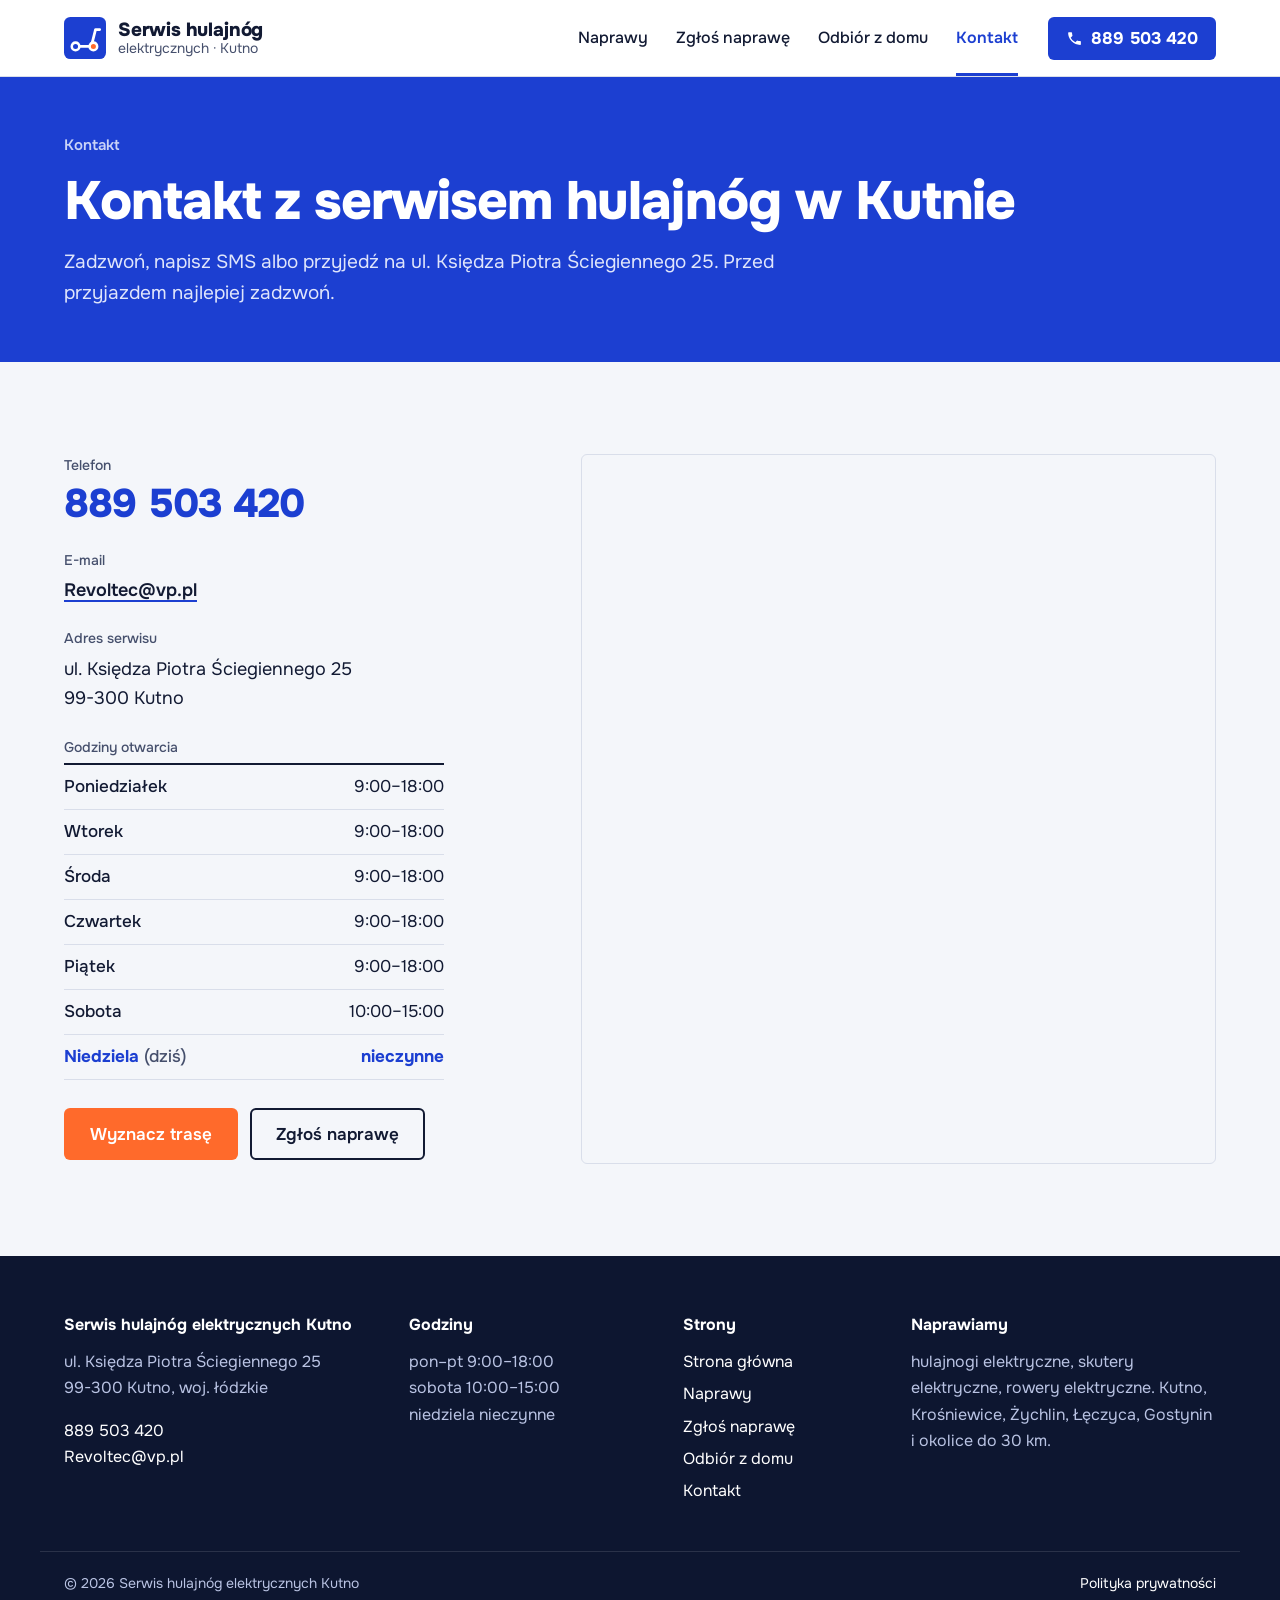
==== kontakt/index.html @ 89d55aa2 "5 podstron (naprawy, zgłoszenie, odbiór, kontakt), teksty pod SEO, mniej ozdobników Co-Authored-By: " ====
<!doctype html>
<html lang="pl">
<head>
<meta charset="utf-8">
<meta name="viewport" content="width=device-width,initial-scale=1">
<title>Kontakt – serwis hulajnóg elektrycznych Kutno, ul. Ściegiennego 25</title>
<meta name="description" content="Serwis hulajnóg elektrycznych w Kutnie, ul. Księdza Piotra Ściegiennego 25. Tel. 889 503 420. Czynne pon–pt 9–18, sob 10–15. Mapa dojazdu.">
<link rel="canonical" href="https://impulseo-pl.github.io/serwis-hulajnog-kutno/kontakt/">
<meta property="og:type" content="website"><meta property="og:locale" content="pl_PL">
<meta property="og:site_name" content="Serwis hulajnóg elektrycznych Kutno">
<meta property="og:title" content="Kontakt – serwis hulajnóg elektrycznych Kutno, ul. Ściegiennego 25"><meta property="og:description" content="Serwis hulajnóg elektrycznych w Kutnie, ul. Księdza Piotra Ściegiennego 25. Tel. 889 503 420. Czynne pon–pt 9–18, sob 10–15. Mapa dojazdu.">
<meta property="og:url" content="https://impulseo-pl.github.io/serwis-hulajnog-kutno/kontakt/"><meta property="og:image" content="https://impulseo-pl.github.io/serwis-hulajnog-kutno/img/skuter-1200.webp">
<meta name="theme-color" content="#1c3fd1">
<link rel="icon" href="../favicon.svg" type="image/svg+xml">
<script>document.documentElement.classList.add('js')</script>
<link rel="preconnect" href="https://fonts.googleapis.com"><link rel="preconnect" href="https://fonts.gstatic.com" crossorigin>
<link href="https://fonts.googleapis.com/css2?family=Onest:wght@400;500;600;700;800&display=swap" rel="stylesheet">

<link rel="stylesheet" href="../assets/styles.css">
<script type="application/ld+json">{"@context": "https://schema.org", "@graph": [{"@type": "AutoRepair", "@id": "https://impulseo-pl.github.io/serwis-hulajnog-kutno/#serwis", "name": "Serwis hulajnóg elektrycznych Kutno", "description": "Naprawa i serwis hulajnóg elektrycznych, skuterów i rowerów elektrycznych w Kutnie. Wymiana dętek i opon, hamulce, naprawa sterowników i wyświetlaczy, regeneracja baterii, modernizacje. Odbiór sprzętu z Kutna i okolic do 30 km.", "url": "https://impulseo-pl.github.io/serwis-hulajnog-kutno/", "telephone": "+48889503420", "email": "Revoltec@vp.pl", "image": "https://impulseo-pl.github.io/serwis-hulajnog-kutno/img/skuter-1200.webp", "address": {"@type": "PostalAddress", "streetAddress": "ul. Księdza Piotra Ściegiennego 25", "postalCode": "99-300", "addressLocality": "Kutno", "addressRegion": "łódzkie", "addressCountry": "PL"}, "geo": {"@type": "GeoCoordinates", "latitude": 52.2236904, "longitude": 19.3550328}, "areaServed": [{"@type": "City", "name": "Kutno"}, {"@type": "City", "name": "Krośniewice"}, {"@type": "City", "name": "Żychlin"}, {"@type": "City", "name": "Łęczyca"}, {"@type": "City", "name": "Gostynin"}, {"@type": "City", "name": "Dąbrowice"}, {"@type": "City", "name": "Piątek"}, {"@type": "City", "name": "Strzelce"}, {"@type": "City", "name": "Oporów"}, {"@type": "City", "name": "Bedlno"}], "openingHoursSpecification": [{"@type": "OpeningHoursSpecification", "dayOfWeek": ["Monday", "Tuesday", "Wednesday", "Thursday", "Friday"], "opens": "09:00", "closes": "18:00"}, {"@type": "OpeningHoursSpecification", "dayOfWeek": "Saturday", "opens": "10:00", "closes": "15:00"}], "aggregateRating": {"@type": "AggregateRating", "ratingValue": "4.4", "reviewCount": "10", "bestRating": "5"}, "sameAs": ["https://www.google.com/maps/place/Naprawa+serwis+hulajnogi/@52.2236904,19.3550328,17z"]}, {"@type": "BreadcrumbList", "itemListElement": [{"@type": "ListItem", "position": 1, "name": "Serwis hulajnóg Kutno", "item": "https://impulseo-pl.github.io/serwis-hulajnog-kutno/"}, {"@type": "ListItem", "position": 2, "name": "Kontakt", "item": "https://impulseo-pl.github.io/serwis-hulajnog-kutno/kontakt/"}]}]}</script>
</head>
<body data-base="../">
<a class="skip" href="#tresc">Przejdź do&nbsp;treści</a>
<header class="top"><div class="wrap top-in">
  <a class="brand" href="../" aria-label="Serwis hulajnóg Kutno – strona główna"><svg class="brand-mark" viewBox="0 0 40 40" aria-hidden="true"><rect width="40" height="40" rx="6" fill="#1c3fd1"/><path d="M10 28h16l4-16h4" fill="none" stroke="#fff" stroke-width="2.6" stroke-linecap="round" stroke-linejoin="round"/><circle cx="11" cy="28" r="3.6" fill="#1c3fd1" stroke="#fff" stroke-width="2.4"/><circle cx="28" cy="28" r="3.6" fill="#ff6a2b" stroke="#fff" stroke-width="2.4"/></svg><span class="brand-t"><b>Serwis hulajnóg</b><span>elektrycznych · Kutno</span></span></a>
  <nav class="nav" aria-label="Menu główne"><a href="../naprawy/">Naprawy</a><a href="../zgloszenie/">Zgłoś naprawę</a><a href="../odbior/">Odbiór z domu</a><a href="../kontakt/" aria-current="page">Kontakt</a></nav>
  <a class="top-tel" href="tel:+48889503420"><svg viewBox="0 0 24 24" aria-hidden="true"><path d="M6.6 10.8a15.1 15.1 0 0 0 6.6 6.6l2.2-2.2c.3-.3.7-.4 1-.2 1.1.4 2.3.6 3.6.6.6 0 1 .4 1 1V20c0 .6-.4 1-1 1A17 17 0 0 1 3 4c0-.6.4-1 1-1h3.5c.6 0 1 .4 1 1 0 1.3.2 2.5.6 3.6.1.3 0 .7-.2 1z"/></svg>889 503 420</a>
  <button class="burger" aria-label="Menu" aria-expanded="false" aria-controls="menu"><i></i><i></i></button>
</div>
<nav class="menu" id="menu" aria-label="Menu"><a href="../">Strona główna</a><a href="../naprawy/">Naprawy</a><a href="../zgloszenie/">Zgłoś naprawę</a><a href="../odbior/">Odbiór z domu</a><a href="../kontakt/" aria-current="page">Kontakt</a><a class="menu-tel" href="tel:+48889503420">889 503 420</a></nav>
</header>
<main id="tresc">
<section class="band"><div class="wrap band-in">
  <p class="kicker">Kontakt</p>
  <h1>Kontakt z&nbsp;serwisem hulajnóg w&nbsp;Kutnie</h1>
  <p class="band-lead">Zadzwoń, napisz SMS albo przyjedź na&nbsp;ul.&nbsp;Księdza Piotra Ściegiennego 25. Przed przyjazdem najlepiej zadzwoń.</p>
</div></section>
<section class="sec"><div class="wrap kontakt">
  <div class="k-txt">
    <p class="k-l">Telefon</p>
    <p class="k-tel"><a href="tel:+48889503420">889 503 420</a></p>
    <p class="k-l">E-mail</p>
    <p><a class="u" href="mailto:Revoltec@vp.pl">Revoltec@vp.pl</a></p>
    <p class="k-l">Adres serwisu</p>
    <p>ul. Księdza Piotra Ściegiennego 25<br>99-300 Kutno</p>
    <p class="k-l">Godziny otwarcia</p>
    <table class="hours"><tr data-d="1"><th>Poniedziałek</th><td>9:00–18:00</td></tr><tr data-d="2"><th>Wtorek</th><td>9:00–18:00</td></tr><tr data-d="3"><th>Środa</th><td>9:00–18:00</td></tr><tr data-d="4"><th>Czwartek</th><td>9:00–18:00</td></tr><tr data-d="5"><th>Piątek</th><td>9:00–18:00</td></tr><tr data-d="6"><th>Sobota</th><td>10:00–15:00</td></tr><tr data-d="0"><th>Niedziela</th><td>nieczynne</td></tr></table>
    <p class="actions"><a class="btn hot" href="https://www.google.com/maps/dir/?api=1&amp;destination=52.2236904,19.3550328" target="_blank" rel="noopener">Wyznacz trasę</a><a class="btn outline" href="../zgloszenie/">Zgłoś naprawę</a></p>
  </div>
  <div class="k-map"><iframe title="Mapa dojazdu do serwisu hulajnóg w Kutnie" src="https://maps.google.com/maps?q=52.2236904,19.3550328&amp;z=15&amp;output=embed" loading="lazy" referrerpolicy="no-referrer-when-downgrade"></iframe></div>
</div></section>
</main>
<footer class="foot"><div class="wrap foot-in">
  <div><p class="foot-b">Serwis hulajnóg elektrycznych Kutno</p><p>ul. Księdza Piotra Ściegiennego 25<br>99-300 Kutno, woj. łódzkie</p><p><a href="tel:+48889503420">889 503 420</a><br><a href="mailto:Revoltec@vp.pl">Revoltec@vp.pl</a></p></div>
  <div><p class="foot-b">Godziny</p><p>pon–pt 9:00–18:00<br>sobota 10:00–15:00<br>niedziela nieczynne</p></div>
  <div><p class="foot-b">Strony</p><ul><li><a href="../">Strona główna</a></li><li><a href="../naprawy/">Naprawy</a></li><li><a href="../zgloszenie/">Zgłoś naprawę</a></li><li><a href="../odbior/">Odbiór z domu</a></li><li><a href="../kontakt/">Kontakt</a></li></ul></div>
  <div><p class="foot-b">Naprawiamy</p><p>hulajnogi elektryczne, skutery elektryczne, rowery elektryczne. Kutno, Krośniewice, Żychlin, Łęczyca, Gostynin i&nbsp;okolice do&nbsp;30&nbsp;km.</p></div>
</div><div class="wrap foot-s"><p>© 2026 Serwis hulajnóg elektrycznych Kutno</p><p><a href="#">Polityka prywatności</a></p></div></footer>
<div class="mbar"><a href="tel:+48889503420">Zadzwoń</a><a href="sms:+48889503420">SMS</a><a href="../zgloszenie/" class="m-sig">Zgłoś naprawę</a></div>
<script src="../assets/app.js" defer></script>
<script src="../assets/licznik.js" defer></script>
</body>
</html>
---- assets/styles.css ----
:root{
  --navy:#0d1630;
  --navy-2:#16224a;
  --cob:#1c3fd1;
  --cob-d:#1532ab;
  --cob-l:#e9eefc;
  --hot:#ff6a2b;
  --hot-d:#e9540f;
  --bg:#f4f6fa;
  --white:#fff;
  --line:#d9deea;
  --text:#121a33;
  --muted:#454f6c;
  --wrap:1200px;
  --r:6px;
  --f:"Onest",system-ui,sans-serif;
}
*{box-sizing:border-box}
[hidden]{display:none!important}
html{scroll-behavior:smooth;scroll-padding-top:90px;-webkit-text-size-adjust:100%}
body{margin:0;background:var(--bg);color:var(--text);font:400 18px/1.65 var(--f)}
img{max-width:100%;height:auto;display:block}
a{color:inherit}
h1,h2,h3{font-family:var(--f);font-weight:800;line-height:1.1;margin:0;letter-spacing:-.02em}
h2{font-size:clamp(30px,3.4vw,42px)}
h3{font-size:19px;font-weight:700;letter-spacing:0}
p{margin:0 0 1em}
.wrap{max-width:var(--wrap);margin:0 auto;padding:0 24px}
.skip{position:absolute;left:-999px;top:8px;background:var(--hot);padding:8px 12px;z-index:2000}
.skip:focus{left:8px}
:focus-visible{outline:3px solid var(--hot);outline-offset:2px}
.u{text-decoration:underline;text-decoration-thickness:2px;text-underline-offset:4px;text-decoration-color:var(--cob);font-weight:600}
.u:hover{color:var(--cob)}
.kicker{font-size:15px;font-weight:600;color:var(--cob);margin:0 0 14px}
.kicker.light{color:#c9d3f7}

/* przyciski */
.btn{display:inline-flex;align-items:center;justify-content:center;min-height:52px;padding:0 24px;font:600 17px/1 var(--f);text-decoration:none;border:2px solid transparent;border-radius:var(--r);cursor:pointer;transition:background .15s,color .15s,border-color .15s}
.btn.hot{background:var(--hot);color:#fff}
.btn.hot:hover{background:var(--hot-d)}
.btn.ghost{border-color:rgba(255,255,255,.6);color:#fff}
.btn.ghost:hover{background:#fff;color:var(--cob)}
.btn.outline{border-color:var(--text);color:var(--text)}
.btn.outline:hover{background:var(--text);color:#fff}
.btn.line-l{border-color:rgba(255,255,255,.5);color:#fff}
.btn.line-l:hover{background:#fff;color:var(--navy)}
.actions{display:flex;flex-wrap:wrap;gap:12px}

/* nagłówek */
.top{position:sticky;top:0;z-index:1000;background:#fff;border-bottom:1px solid var(--line)}
.top-in{display:flex;align-items:center;gap:30px;height:76px}
.brand{display:flex;align-items:center;gap:12px;text-decoration:none;margin-right:auto}
.brand-mark{width:42px;height:42px;flex:none}
.brand-t{display:flex;flex-direction:column;line-height:1.15}
.brand-t b{font:800 19px/1.1 var(--f);letter-spacing:-.01em}
.brand-t span{font-size:14px;color:var(--muted)}
.nav{display:flex;gap:28px;align-self:stretch}
.nav a{display:flex;align-items:center;text-decoration:none;font-weight:500;font-size:16px;border-bottom:3px solid transparent;border-top:3px solid transparent}
.nav a:hover{color:var(--cob)}
.nav a[aria-current=page]{border-bottom-color:var(--cob);color:var(--cob);font-weight:600}
.top-tel{display:inline-flex;align-items:center;gap:8px;background:var(--cob);color:#fff;text-decoration:none;font:700 17px/1 var(--f);padding:13px 18px;border-radius:var(--r)}
.top-tel svg{width:17px;height:17px;fill:#fff}
.top-tel:hover{background:var(--cob-d)}
.burger{display:none;width:48px;height:48px;border:0;background:transparent;cursor:pointer;position:relative}
.burger i{position:absolute;left:12px;right:12px;height:2px;background:var(--text);transition:transform .2s}
.burger i:first-child{top:19px}.burger i:last-child{top:28px}
.burger[aria-expanded=true] i:first-child{transform:translateY(4.5px) rotate(45deg)}
.burger[aria-expanded=true] i:last-child{transform:translateY(-4.5px) rotate(-45deg)}
.menu{display:none}

/* HERO strony głównej */
.hero{background:var(--cob);color:#fff;padding:60px 0 0;overflow:hidden}
.hero-in{display:grid;grid-template-columns:minmax(0,5fr) minmax(0,7fr);gap:40px;align-items:center}
.hero h1{font-size:clamp(40px,4.7vw,62px);margin-bottom:22px}
.lead{font-size:19px;color:#dfe5fb;max-width:32em}
.hero .actions{margin:28px 0 22px}
.hero-g a{text-decoration:none;font-weight:500;color:#dfe5fb}
.hero-g a:hover{color:#fff;text-decoration:underline}
.stars{color:var(--hot);letter-spacing:2px;margin-right:4px}
.stars i{font-style:normal;background:linear-gradient(90deg,var(--hot) 40%,rgba(255,255,255,.35) 40%);-webkit-background-clip:text;background-clip:text;color:transparent}
.scooter-box{position:relative}
.scooter-hint{font-weight:600;font-size:15px;margin:0;color:#c9d3f7}

/* rysunek */
.scooter{width:100%;height:auto;overflow:visible;--fg:#fff;--bg:var(--cob);--fill:var(--navy);--fill2:var(--navy-2);--soft:rgba(255,255,255,.14)}
.scooter *{vector-effect:non-scaling-stroke}
.scooter .ground{stroke:rgba(255,255,255,.35);stroke-width:2}
.scooter .tyre{fill:none;stroke:var(--fg);stroke-width:15}
.scooter .rim circle{fill:var(--bg);stroke:var(--fg);stroke-width:2}
.scooter .disc{fill:var(--soft);stroke:var(--fg);stroke-width:2.5}
.scooter .disc-holes circle{fill:var(--bg);stroke:var(--fg);stroke-width:1.5}
.scooter .caliper{fill:var(--fg)}
.scooter .cable{fill:none;stroke:var(--fg);stroke-width:2}
.scooter .lever{stroke:var(--fg);stroke-width:4;stroke-linecap:round}
.scooter .axle{fill:var(--fg)}
.scooter .hub{fill:var(--soft);stroke:var(--fg);stroke-width:2.5}
.scooter .hub-in{fill:var(--fg)}
.scooter .fender{fill:none;stroke:var(--fg);stroke-width:7;stroke-linecap:round}
.scooter .deck{fill:var(--fill);stroke:var(--fg);stroke-width:2.5}
.scooter .cell-box{stroke:var(--fg);stroke-width:1.5;stroke-dasharray:5 4}
.scooter .cells line{stroke:var(--fg);stroke-width:1;opacity:.5}
.scooter pattern line{stroke:var(--fg)}
.scooter .ctrl{fill:var(--fill2);stroke:var(--fg);stroke-width:1.5;stroke-dasharray:5 4}
.scooter .wire{fill:none;stroke:var(--fg);stroke-width:2}
.scooter .fork{stroke:var(--fg);stroke-width:12;stroke-linecap:round}
.scooter .stem{stroke:var(--fg);stroke-width:14;stroke-linecap:round;fill:none}
.scooter .fold,.scooter .grip{fill:var(--fg)}
.scooter .bar{stroke:var(--fg);stroke-width:9;stroke-linecap:round}
.scooter .screen{fill:var(--fill);stroke:var(--fg);stroke-width:2}
.scooter .throttle{stroke:var(--fg);stroke-width:5;stroke-linecap:round}
.scooter .lamp{fill:var(--bg);stroke:var(--fg);stroke-width:2}
.scooter .kick{stroke:var(--fg);stroke-width:5;stroke-linecap:round}
.scooter .part{cursor:pointer}
.scooter.mini .part{cursor:default}
.scooter .part:hover .tyre,.scooter .part.on .tyre{stroke:var(--hot)}
.scooter .part:hover .disc,.scooter .part.on .disc,.scooter .part:hover .hub,.scooter .part.on .hub,
.scooter .part:hover .cell-box,.scooter .part.on .cell-box,.scooter .part:hover .ctrl,.scooter .part.on .ctrl,
.scooter .part:hover .screen,.scooter .part.on .screen,
.scooter .part:hover .caliper,.scooter .part.on .caliper,.scooter .part:hover .fold,.scooter .part.on .fold,
.scooter .part:hover .grip,.scooter .part.on .grip{fill:var(--hot)}
.scooter .part:hover .cable,.scooter .part.on .cable,.scooter .part:hover .wire,.scooter .part.on .wire{stroke:var(--hot);stroke-width:3.5}
.scooter .part:hover .stem,.scooter .part.on .stem,.scooter .part:hover .bar,.scooter .part.on .bar,
.scooter .part:hover .throttle,.scooter .part.on .throttle{stroke:var(--hot)}
.scooter.mini{pointer-events:none}
.scooter .co{cursor:pointer}
.scooter .co path{fill:none;stroke:rgba(255,255,255,.6);stroke-width:1.2}
.scooter .co text{font:600 21px var(--f);fill:#fff}
.scooter .co:hover text,.scooter .co.on text{text-decoration:underline;text-decoration-color:var(--hot);text-decoration-thickness:3px}
.scooter .co:hover path,.scooter .co.on path{stroke:var(--hot);stroke-width:2}
.scooter.mini{--fg:var(--navy);--bg:#fff;--fill:#fff;--fill2:var(--cob-l);--soft:var(--cob-l)}
.scooter.mini .ground{stroke:var(--line)}
.parts-list{display:none}
.part-card{margin:6px 0 0;background:#fff;color:var(--text);border-radius:var(--r) var(--r) 0 0;padding:22px 26px 24px;border-top:4px solid var(--hot)}
.part-card h2{font-size:26px;margin-bottom:8px}
.part-card p{margin:0 0 8px;font-size:17px;color:var(--muted)}
.part-card b{color:var(--text)}
.pc-btn{display:inline-block;margin-top:6px;font-weight:700;color:var(--cob);text-decoration:underline;text-underline-offset:4px;text-decoration-thickness:2px}

.js .scooter.draw .tyre,.js .scooter.draw .stem,.js .scooter.draw .fork,.js .scooter.draw .bar,.js .scooter.draw .fender,.js .scooter.draw .cable{stroke-dasharray:1200;stroke-dashoffset:1200;animation:draw 1.4s cubic-bezier(.6,.1,.3,1) forwards}
.js .scooter.draw .deck,.js .scooter.draw .part rect,.js .scooter.draw .hub,.js .scooter.draw .hub-in,.js .scooter.draw .disc,.js .scooter.draw .disc-holes,.js .scooter.draw .caliper,.js .scooter.draw .screen{opacity:0;animation:fade .5s .9s forwards}
.js .scooter.draw .callouts{opacity:0;animation:fade .6s 1.3s forwards}
@keyframes draw{to{stroke-dashoffset:0}}
@keyframes fade{to{opacity:1}}

/* nagłówek podstrony */
.band{background:var(--cob);color:#fff;padding:56px 0 52px}
.band .kicker{color:#c9d3f7}
.band h1{font-size:clamp(34px,4.2vw,54px);max-width:18em;margin-bottom:16px}
.band-lead{font-size:19px;color:#dfe5fb;max-width:40em;margin:0}

/* sekcje */
.sec{padding:92px 0}
.sec.white{background:#fff}
.split{display:grid;grid-template-columns:minmax(0,5fr) minmax(0,6fr);gap:72px;align-items:start}
.split-l h2{margin-bottom:18px}
.split-l p{color:var(--muted)}
.split-l .btn{margin-top:8px}
.head-row{display:flex;justify-content:space-between;align-items:baseline;gap:24px;flex-wrap:wrap;margin-bottom:36px}
.head-row p{margin:0}

/* zakres na stronie głównej */
.zakres{list-style:none;margin:0;padding:0;border-top:2px solid var(--text)}
.zakres li{border-bottom:1px solid var(--line)}
.zakres a{display:grid;grid-template-columns:minmax(0,2fr) minmax(0,3fr);gap:20px;padding:16px 0;text-decoration:none}
.zakres b{font-weight:700}
.zakres span{color:var(--muted);font-size:17px}
.zakres a:hover b{color:var(--cob);text-decoration:underline;text-underline-offset:4px}

/* tabele odległości */
.dist{width:100%;border-collapse:collapse;border-top:2px solid var(--text)}
.dist caption{text-align:left;font-size:15px;color:var(--muted);padding-bottom:10px;caption-side:top}
.dist th,.dist td{text-align:left;padding:12px 0;border-bottom:1px solid var(--line);font-size:17px}
.dist th{font-weight:600}
.dist td{text-align:right;font-variant-numeric:tabular-nums;white-space:nowrap;padding-left:12px}
.dist.full td:last-child{width:11em}
.dist thead th,.dist thead td{font-size:14px;color:var(--muted);font-weight:500}
.dist .ok{color:var(--cob);font-weight:600}

/* zdjęcie + tekst */
.pair{display:grid;grid-template-columns:1fr 1fr;gap:64px;align-items:center}
.pair-img{margin:0}
.pair-img img{border-radius:var(--r)}
.pair-img figcaption{font-size:15px;color:var(--muted);margin-top:10px}
.pair-txt h2{margin-bottom:18px}
.pair-txt p{color:var(--muted)}

/* opinie */
.revs{display:grid;grid-template-columns:1fr 1fr;column-gap:56px;border-top:2px solid var(--text)}
.revs blockquote{margin:0;padding:26px 0;border-bottom:1px solid var(--line)}
.revs p{font-size:19px;line-height:1.55;margin-bottom:10px}
.revs footer{font-size:15px;color:var(--muted);font-weight:500}

/* pasek CTA */
.cta{background:var(--navy);color:#fff;padding:56px 0}
.cta-in{display:flex;justify-content:space-between;align-items:center;gap:32px;flex-wrap:wrap}
.cta-t{font:800 clamp(24px,2.6vw,32px)/1.2 var(--f);margin:0;letter-spacing:-.01em;max-width:20em}

/* naprawy */
.jump{background:#fff;border-bottom:1px solid var(--line);position:sticky;top:76px;z-index:900}
.jump .wrap{display:flex;gap:26px;overflow-x:auto;scrollbar-width:none}
.jump a{flex:none;padding:15px 0;font-size:15px;font-weight:600;text-decoration:none;color:var(--muted);border-bottom:3px solid transparent}
.jump a:hover{color:var(--cob);border-color:var(--cob)}
.srv{padding:72px 0;border-bottom:1px solid var(--line)}
.srv:nth-of-type(even){background:#fff}
.srv-in{display:grid;grid-template-columns:minmax(0,4fr) minmax(0,7fr);gap:64px;align-items:start}
.srv-pic{position:sticky;top:150px}
.srv-pic.photo img{border-radius:var(--r)}
.srv-txt h2{margin-bottom:16px}
.srv-txt>p{color:var(--muted)}
.srv-cols{display:grid;grid-template-columns:1fr 1fr;gap:36px;margin:28px 0 8px}
.srv-cols h3{padding-bottom:10px;border-bottom:2px solid var(--text);margin-bottom:4px}
.srv-cols ul{list-style:none;margin:0;padding:0}
.srv-cols li{padding:9px 0;border-bottom:1px solid var(--line);font-size:17px}
.srv-a{margin:24px 0 0}

/* faq */
.faq-wrap{display:grid;grid-template-columns:minmax(0,4fr) minmax(0,8fr);gap:48px}
.faq{border-top:2px solid var(--text)}
.faq details{border-bottom:1px solid var(--line)}
.faq summary{list-style:none;cursor:pointer;padding:20px 44px 20px 0;font:600 19px/1.35 var(--f);position:relative}
.faq summary::-webkit-details-marker{display:none}
.faq summary::after{content:"";position:absolute;right:8px;top:50%;width:12px;height:12px;border-right:2.5px solid var(--cob);border-bottom:2.5px solid var(--cob);transform:translateY(-70%) rotate(45deg);transition:transform .2s}
.faq details[open] summary::after{transform:translateY(-30%) rotate(-135deg)}
.faq details p{padding:0 44px 20px 0;margin:0;color:var(--muted)}

/* formularz */
.dark{background:var(--navy);color:#fff}
.form-wrap{display:grid;grid-template-columns:minmax(0,7fr) minmax(0,4fr);gap:64px;align-items:start}
.form-side{position:sticky;top:110px}
.form-side h2{font-size:26px;margin-bottom:18px}
.flow{margin:0 0 28px;padding:0 0 0 22px;color:#b9c3e3}
.flow li{padding:0 0 12px 4px}
.flow li::marker{color:#fff;font-weight:700}
.flow b{color:#fff;font-weight:600}
.form-tel{color:#b9c3e3;margin-bottom:12px}
.form-tel a{font:800 30px/1.3 var(--f);color:#fff;text-decoration:none}
.form-tel a:hover{color:var(--hot)}
.form-h{color:#b9c3e3;font-size:16px}
.form{background:var(--navy-2);padding:34px;border-radius:var(--r)}
.form fieldset{border:0;margin:0 0 26px;padding:0 0 26px;border-bottom:1px solid rgba(255,255,255,.1)}
.form legend{font:700 21px/1.2 var(--f);margin-bottom:16px;padding:0}
.form legend span{color:#8fa4f5;margin-right:6px}
.form legend span::after{content:"."}
.opts{display:flex;flex-wrap:wrap;gap:8px;margin-bottom:16px}
.opts label{position:relative;cursor:pointer}
.opts input{position:absolute;opacity:0;inset:0;cursor:pointer}
.opts span{display:block;padding:10px 15px;border:1.5px solid rgba(255,255,255,.22);border-radius:var(--r);font-size:16px;font-weight:500;transition:border-color .15s,background .15s}
.opts label:hover span{border-color:#fff}
.opts input:checked+span{background:#fff;border-color:#fff;color:var(--navy)}
.opts input:focus-visible+span{outline:3px solid var(--hot);outline-offset:2px}
.field{display:block;margin-top:4px}
.field>span{display:block;font-size:15px;color:#b9c3e3;margin-bottom:6px}
.field input,.field textarea{width:100%;font:400 18px/1.4 var(--f);padding:13px 15px;border:1.5px solid rgba(255,255,255,.22);border-radius:var(--r);background:var(--navy);color:#fff}
.field input:focus,.field textarea:focus{border-color:#8fa4f5;outline:0}
.field input::placeholder,.field textarea::placeholder{color:#7d88ab}
.two{display:grid;grid-template-columns:1fr 1fr;gap:16px}
.odb-info{margin:10px 0 0;font-size:17px;color:#b9c3e3}
.odb-info b{color:#fff}
.form-err{color:#ffb4a0;font-weight:500}
.form-out .btn{width:100%}
.msg{margin-top:24px}
.msg-l{font-weight:600;margin-bottom:8px}
.msg-t{white-space:pre-wrap;font:400 17px/1.5 var(--f);background:var(--navy);border:1px solid rgba(255,255,255,.12);border-radius:var(--r);padding:16px;margin:0 0 16px}
.msg-a{display:flex;gap:12px;flex-wrap:wrap}
.msg-a .btn{flex:1}

/* odbiór – mapa */
.odb-wrap{display:grid;grid-template-columns:minmax(0,5fr) minmax(0,7fr);gap:56px;align-items:center}
.odb-txt h2{margin-bottom:18px}
.odb-txt>p{color:var(--muted)}
.chk{margin-top:26px}
.field.chk>span{font-weight:700;color:var(--text);font-size:17px}
.field.chk input{color:var(--text);font:400 19px/1.4 var(--f);padding:15px 18px;border:2px solid var(--text);background:#fff;border-radius:var(--r)}
.field.chk input::placeholder{color:#8b93ab}
.field.chk input:focus{outline:0;border-color:var(--cob);box-shadow:0 0 0 3px rgba(28,63,209,.2)}
.geo{margin-top:10px;background:none;border:0;padding:6px 0;font:600 16px var(--f);cursor:pointer;color:var(--cob);text-decoration:underline;text-underline-offset:4px;text-decoration-thickness:2px}
.chk-out{min-height:3.4em;margin:18px 0 8px;font-size:18px}
.chk-out b{font-size:24px;font-weight:800}
.chk-out .ok{color:var(--cob);font-weight:700}
.note{font-size:15px;color:var(--muted)}
.zmap{margin:0}
#mapa{height:540px;border-radius:var(--r);overflow:hidden;border:1px solid var(--line);background:#e9edf4;z-index:0}
.zmap figcaption{display:flex;align-items:center;gap:8px;flex-wrap:wrap;font-size:15px;color:var(--muted);margin-top:12px}
.lg{width:14px;height:14px;border-radius:50%;display:inline-block}
.lg-z{background:rgba(28,63,209,.18);border:2px solid var(--cob)}
.lg-s{background:var(--hot);margin-left:16px}
.leaflet-container{font-family:var(--f)}
.kafle{filter:grayscale(1) contrast(.92) brightness(1.04)}
.leaflet-tooltip.km{background:var(--navy);color:#fff;border:0;border-radius:4px;font:700 15px var(--f);padding:5px 10px;box-shadow:none}
.leaflet-tooltip.km::before{display:none}
.pin{background:var(--hot);border:3px solid #fff;border-radius:50%;box-shadow:0 0 0 2px var(--hot)}

/* kontakt */
.kontakt{display:grid;grid-template-columns:minmax(0,5fr) minmax(0,7fr);gap:64px;align-items:stretch}
.k-l{font-size:14px;color:var(--muted);margin:0 0 2px;font-weight:500}
.k-l~.k-l{margin-top:22px}
.k-txt p{margin-bottom:4px}
.k-tel a{font:800 40px/1.15 var(--f);text-decoration:none;color:var(--cob);letter-spacing:-.02em}
.hours{border-collapse:collapse;width:100%;max-width:380px;margin:4px 0 28px;border-top:2px solid var(--text)}
.hours th,.hours td{text-align:left;padding:8px 0;border-bottom:1px solid var(--line);font-size:17px}
.hours th{font-weight:500}
.hours td{text-align:right}
.hours tr.today th,.hours tr.today td{font-weight:700;color:var(--cob)}
.hours tr.today th::after{content:" (dziś)";font-weight:500;color:var(--muted)}
.k-map{min-height:480px;border-radius:var(--r);overflow:hidden;border:1px solid var(--line)}
.k-map iframe{width:100%;height:100%;min-height:480px;border:0;display:block}

/* stopka */
.foot{background:var(--navy);color:#b9c3e3;padding:56px 0 0;font-size:16px}
.foot-in{display:grid;grid-template-columns:1.3fr 1fr .8fr 1.3fr;gap:40px}
.foot-b{color:#fff;font-weight:700;margin-bottom:10px}
.foot a{color:#fff;text-decoration:none}
.foot a:hover{text-decoration:underline}
.foot ul{list-style:none;margin:0;padding:0}
.foot li{margin-bottom:6px}
.foot-s{display:flex;justify-content:space-between;gap:16px;border-top:1px solid rgba(255,255,255,.12);margin-top:40px;padding-top:20px;padding-bottom:24px;font-size:14px}
.foot-s p{margin:0}
.mbar{display:none}

/* responsywność */
@media (max-width:1060px){
  .nav{display:none}
  .burger{display:block}
  .menu{display:none;flex-direction:column;padding:8px 24px 20px;border-top:1px solid var(--line);background:#fff}
  .menu.open{display:flex}
  .menu a{padding:13px 0;font:700 20px var(--f);text-decoration:none;border-bottom:1px solid var(--line)}
  .menu a[aria-current=page]{color:var(--cob)}
  .menu-tel{color:var(--cob)}
  .foot-in{grid-template-columns:1fr 1fr}
  .jump{top:76px}
}
@media (max-width:900px){
  .hero{padding-top:36px}
  .hero-in,.split,.form-wrap,.odb-wrap,.pair,.faq-wrap,.kontakt,.srv-in{grid-template-columns:1fr;gap:32px}
  .form-side,.srv-pic{position:static}
  .srv-pic{max-width:300px}
  .scooter .callouts{display:none}
  .parts-list{display:grid;grid-template-columns:repeat(auto-fill,minmax(150px,1fr));gap:6px;margin-top:6px}
  .parts-list button{font:600 15px var(--f);padding:11px 12px;background:transparent;border:1.5px solid rgba(255,255,255,.35);border-radius:var(--r);color:#fff;cursor:pointer;text-align:left}
  .parts-list button[aria-selected=true]{background:#fff;border-color:#fff;color:var(--cob)}
  .part-card{margin-top:14px}
  .sec{padding:64px 0}
  .srv{padding:56px 0}
  .revs{grid-template-columns:1fr}
  #mapa{height:400px}
}
@media (max-width:640px){
  body{font-size:17px;padding-bottom:58px}
  .wrap{padding:0 16px}
  .top-in{height:64px;gap:12px}
  .jump{top:64px}
  .top-tel{display:none}
  .brand-t b{font-size:18px}
  .brand-t span{font-size:13px}
  .lead,.band-lead{font-size:17px}
  .band{padding:40px 0 36px}
  .hero .actions .btn,.cta .btn{width:100%}
  .zakres a{grid-template-columns:1fr;gap:2px}
  .srv-cols{grid-template-columns:1fr;gap:24px}
  .dist.full td:last-child{width:auto}
  .form{padding:22px 16px}
  .two{grid-template-columns:1fr}
  .msg-a{flex-direction:column}
  .k-tel a{font-size:34px}
  .k-map,.k-map iframe{min-height:320px}
  #mapa{height:340px}
  .foot-in{grid-template-columns:1fr}
  .foot-s{flex-direction:column}
  .mbar{display:grid;grid-template-columns:1fr 1fr 1.4fr;position:fixed;left:0;right:0;bottom:0;z-index:1001;background:var(--navy)}
  .mbar a{display:grid;place-items:center;height:58px;color:#fff;text-decoration:none;font-weight:600;font-size:16px}
  .mbar a+a{border-left:1px solid rgba(255,255,255,.12)}
  .mbar .m-sig{background:var(--hot)}
}
@media (prefers-reduced-motion:reduce){
  html{scroll-behavior:auto}
  *,*::before,*::after{animation:none!important;transition:none!important}
  .js .scooter.draw *{opacity:1!important;stroke-dashoffset:0!important}
}
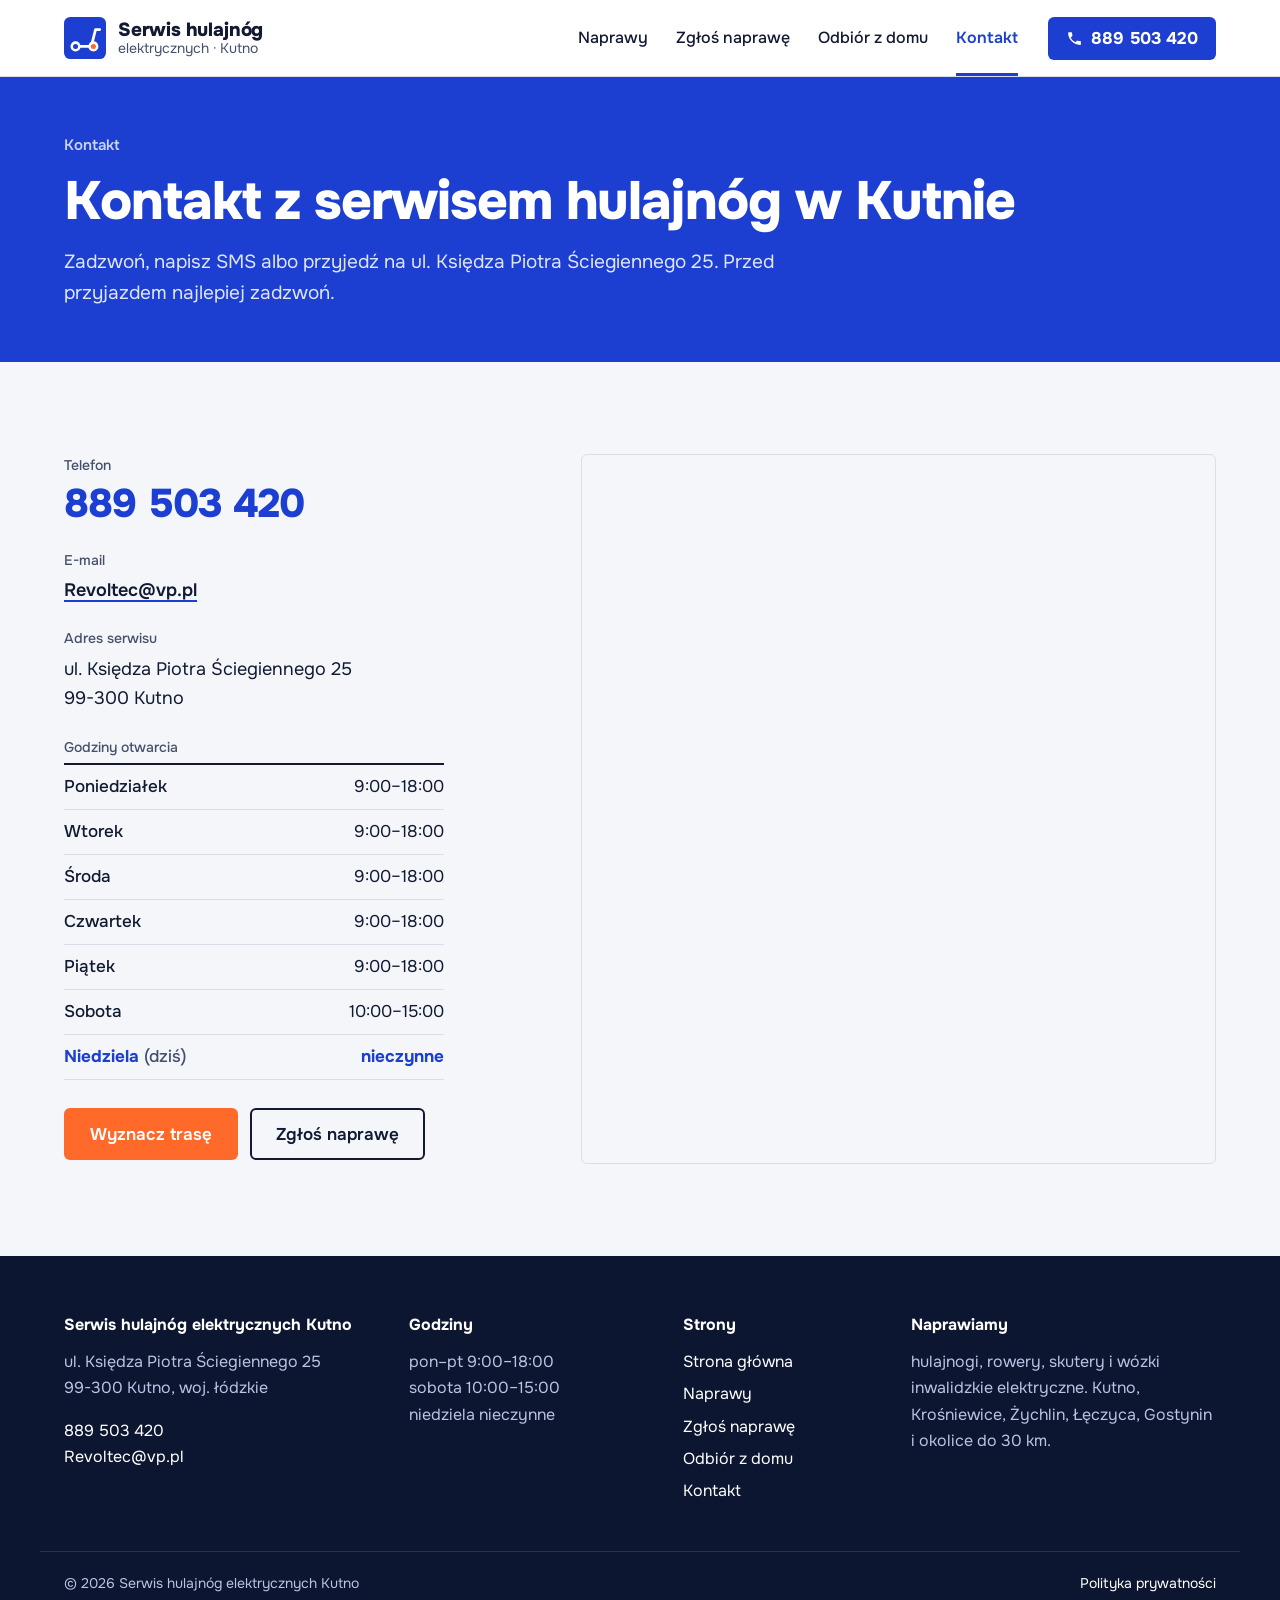
==== commit 46bbb4f6: "Sekcje: serwis rowerów elektrycznych, wózków inwalidzkich i skuterów elektrycznych Co-Authored-By: C" ====
--- a/kontakt/index.html
+++ b/kontakt/index.html
@@ -17,7 +17,7 @@
 <link href="https://fonts.googleapis.com/css2?family=Onest:wght@400;500;600;700;800&display=swap" rel="stylesheet">
 
 <link rel="stylesheet" href="../assets/styles.css">
-<script type="application/ld+json">{"@context": "https://schema.org", "@graph": [{"@type": "AutoRepair", "@id": "https://impulseo-pl.github.io/serwis-hulajnog-kutno/#serwis", "name": "Serwis hulajnóg elektrycznych Kutno", "description": "Naprawa i serwis hulajnóg elektrycznych, skuterów i rowerów elektrycznych w Kutnie. Wymiana dętek i opon, hamulce, naprawa sterowników i wyświetlaczy, regeneracja baterii, modernizacje. Odbiór sprzętu z Kutna i okolic do 30 km.", "url": "https://impulseo-pl.github.io/serwis-hulajnog-kutno/", "telephone": "+48889503420", "email": "Revoltec@vp.pl", "image": "https://impulseo-pl.github.io/serwis-hulajnog-kutno/img/skuter-1200.webp", "address": {"@type": "PostalAddress", "streetAddress": "ul. Księdza Piotra Ściegiennego 25", "postalCode": "99-300", "addressLocality": "Kutno", "addressRegion": "łódzkie", "addressCountry": "PL"}, "geo": {"@type": "GeoCoordinates", "latitude": 52.2236904, "longitude": 19.3550328}, "areaServed": [{"@type": "City", "name": "Kutno"}, {"@type": "City", "name": "Krośniewice"}, {"@type": "City", "name": "Żychlin"}, {"@type": "City", "name": "Łęczyca"}, {"@type": "City", "name": "Gostynin"}, {"@type": "City", "name": "Dąbrowice"}, {"@type": "City", "name": "Piątek"}, {"@type": "City", "name": "Strzelce"}, {"@type": "City", "name": "Oporów"}, {"@type": "City", "name": "Bedlno"}], "openingHoursSpecification": [{"@type": "OpeningHoursSpecification", "dayOfWeek": ["Monday", "Tuesday", "Wednesday", "Thursday", "Friday"], "opens": "09:00", "closes": "18:00"}, {"@type": "OpeningHoursSpecification", "dayOfWeek": "Saturday", "opens": "10:00", "closes": "15:00"}], "aggregateRating": {"@type": "AggregateRating", "ratingValue": "4.4", "reviewCount": "10", "bestRating": "5"}, "sameAs": ["https://www.google.com/maps/place/Naprawa+serwis+hulajnogi/@52.2236904,19.3550328,17z"]}, {"@type": "BreadcrumbList", "itemListElement": [{"@type": "ListItem", "position": 1, "name": "Serwis hulajnóg Kutno", "item": "https://impulseo-pl.github.io/serwis-hulajnog-kutno/"}, {"@type": "ListItem", "position": 2, "name": "Kontakt", "item": "https://impulseo-pl.github.io/serwis-hulajnog-kutno/kontakt/"}]}]}</script>
+<script type="application/ld+json">{"@context": "https://schema.org", "@graph": [{"@type": "AutoRepair", "@id": "https://impulseo-pl.github.io/serwis-hulajnog-kutno/#serwis", "name": "Serwis hulajnóg elektrycznych Kutno", "description": "Naprawa i serwis hulajnóg elektrycznych, rowerów elektrycznych, skuterów i wózków inwalidzkich elektrycznych w Kutnie. Wymiana dętek i opon, hamulce, naprawa sterowników i wyświetlaczy, regeneracja baterii, modernizacje. Odbiór sprzętu z Kutna i okolic do 30 km.", "url": "https://impulseo-pl.github.io/serwis-hulajnog-kutno/", "telephone": "+48889503420", "email": "Revoltec@vp.pl", "image": "https://impulseo-pl.github.io/serwis-hulajnog-kutno/img/skuter-1200.webp", "address": {"@type": "PostalAddress", "streetAddress": "ul. Księdza Piotra Ściegiennego 25", "postalCode": "99-300", "addressLocality": "Kutno", "addressRegion": "łódzkie", "addressCountry": "PL"}, "geo": {"@type": "GeoCoordinates", "latitude": 52.2236904, "longitude": 19.3550328}, "areaServed": [{"@type": "City", "name": "Kutno"}, {"@type": "City", "name": "Krośniewice"}, {"@type": "City", "name": "Żychlin"}, {"@type": "City", "name": "Łęczyca"}, {"@type": "City", "name": "Gostynin"}, {"@type": "City", "name": "Dąbrowice"}, {"@type": "City", "name": "Piątek"}, {"@type": "City", "name": "Strzelce"}, {"@type": "City", "name": "Oporów"}, {"@type": "City", "name": "Bedlno"}], "openingHoursSpecification": [{"@type": "OpeningHoursSpecification", "dayOfWeek": ["Monday", "Tuesday", "Wednesday", "Thursday", "Friday"], "opens": "09:00", "closes": "18:00"}, {"@type": "OpeningHoursSpecification", "dayOfWeek": "Saturday", "opens": "10:00", "closes": "15:00"}], "aggregateRating": {"@type": "AggregateRating", "ratingValue": "4.4", "reviewCount": "10", "bestRating": "5"}, "sameAs": ["https://www.google.com/maps/place/Naprawa+serwis+hulajnogi/@52.2236904,19.3550328,17z"]}, {"@type": "BreadcrumbList", "itemListElement": [{"@type": "ListItem", "position": 1, "name": "Serwis hulajnóg Kutno", "item": "https://impulseo-pl.github.io/serwis-hulajnog-kutno/"}, {"@type": "ListItem", "position": 2, "name": "Kontakt", "item": "https://impulseo-pl.github.io/serwis-hulajnog-kutno/kontakt/"}]}]}</script>
 </head>
 <body data-base="../">
 <a class="skip" href="#tresc">Przejdź do&nbsp;treści</a>
@@ -54,7 +54,7 @@
   <div><p class="foot-b">Serwis hulajnóg elektrycznych Kutno</p><p>ul. Księdza Piotra Ściegiennego 25<br>99-300 Kutno, woj. łódzkie</p><p><a href="tel:+48889503420">889 503 420</a><br><a href="mailto:Revoltec@vp.pl">Revoltec@vp.pl</a></p></div>
   <div><p class="foot-b">Godziny</p><p>pon–pt 9:00–18:00<br>sobota 10:00–15:00<br>niedziela nieczynne</p></div>
   <div><p class="foot-b">Strony</p><ul><li><a href="../">Strona główna</a></li><li><a href="../naprawy/">Naprawy</a></li><li><a href="../zgloszenie/">Zgłoś naprawę</a></li><li><a href="../odbior/">Odbiór z domu</a></li><li><a href="../kontakt/">Kontakt</a></li></ul></div>
-  <div><p class="foot-b">Naprawiamy</p><p>hulajnogi elektryczne, skutery elektryczne, rowery elektryczne. Kutno, Krośniewice, Żychlin, Łęczyca, Gostynin i&nbsp;okolice do&nbsp;30&nbsp;km.</p></div>
+  <div><p class="foot-b">Naprawiamy</p><p>hulajnogi, rowery, skutery i&nbsp;wózki inwalidzkie elektryczne. Kutno, Krośniewice, Żychlin, Łęczyca, Gostynin i&nbsp;okolice do&nbsp;30&nbsp;km.</p></div>
 </div><div class="wrap foot-s"><p>© 2026 Serwis hulajnóg elektrycznych Kutno</p><p><a href="#">Polityka prywatności</a></p></div></footer>
 <div class="mbar"><a href="tel:+48889503420">Zadzwoń</a><a href="sms:+48889503420">SMS</a><a href="../zgloszenie/" class="m-sig">Zgłoś naprawę</a></div>
 <script src="../assets/app.js" defer></script>
--- a/assets/styles.css
+++ b/assets/styles.css
@@ -213,6 +213,17 @@
 .srv-cols li{padding:9px 0;border-bottom:1px solid var(--line);font-size:17px}
 .srv-a{margin:24px 0 0}
 
+/* rysunki rower / wózek */
+.ill{width:100%;height:auto;display:block}
+.ill .g{stroke:var(--line);stroke-width:2}
+.ill .w{fill:#fff;stroke:var(--navy);stroke-width:12}
+.ill .w.sm{stroke-width:7}
+.ill .s{fill:none;stroke:var(--navy);stroke-width:6;stroke-linecap:round;stroke-linejoin:round}
+.ill .ax{fill:var(--navy)}
+.ill .seat{fill:#fff;stroke:var(--navy);stroke-width:6}
+.ill .on{fill:var(--hot);stroke:var(--navy);stroke-width:3}
+.pair-txt .btn{margin:4px 8px 0 0}
+
 /* faq */
 .faq-wrap{display:grid;grid-template-columns:minmax(0,4fr) minmax(0,8fr);gap:48px}
 .faq{border-top:2px solid var(--text)}
